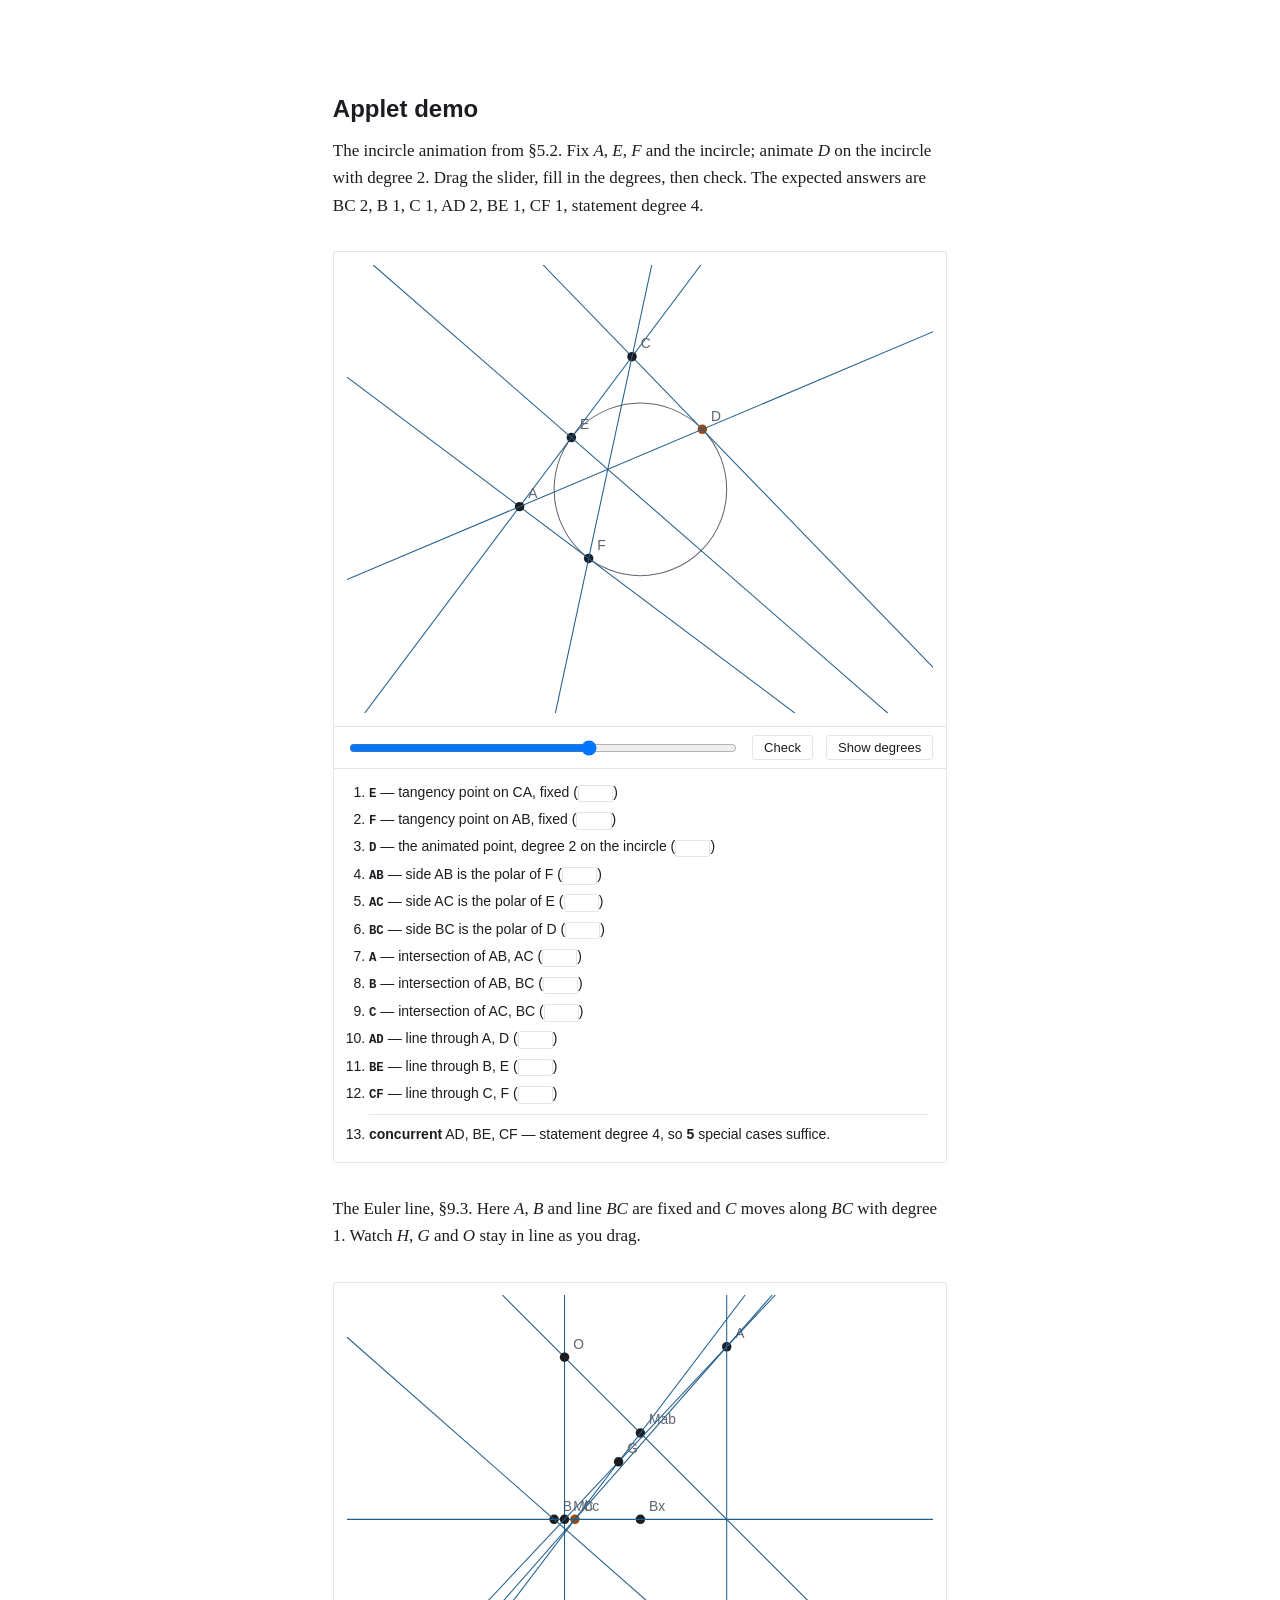
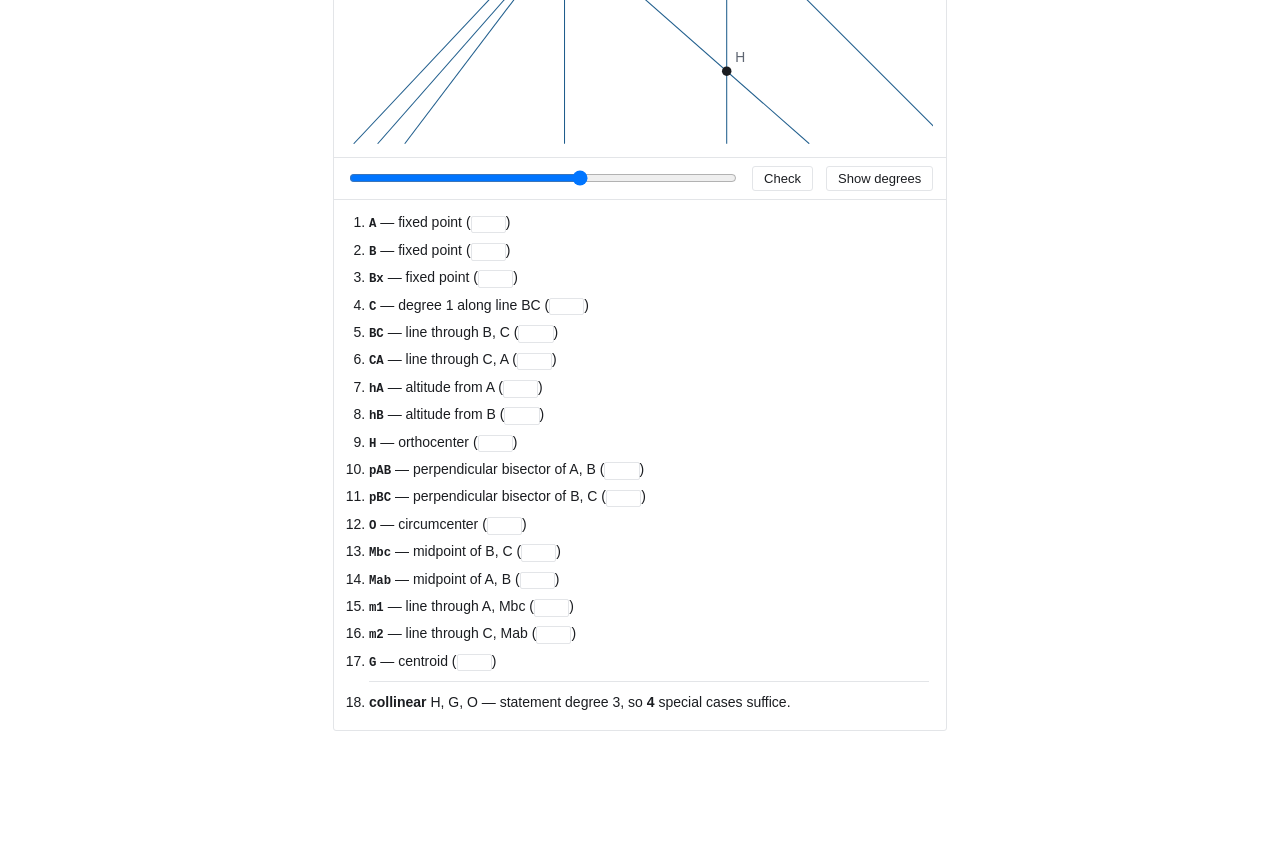
==== site/static/mmp/demo.html @ 276b29f2 "Build contestant documentation site" ====
<!doctype html>
<!--
  demo.html — the applet with no build pipeline behind it.

      cd site/static && python3 -m http.server 8000
      open http://localhost:8000/mmp/demo.html

  This exercises engine.js, applet.js and style.css in a real browser. If this
  page works, the interactive part of the site works; everything else is
  plumbing. Edit the construction below and reload to try your own.
-->
<html lang="en">
<head>
<meta charset="utf-8">
<meta name="viewport" content="width=device-width, initial-scale=1">
<title>MMP applet demo</title>
<link rel="stylesheet" href="../style.css">
<style>body { grid-template-columns: 1fr; } .content { max-width: 48rem; margin: 0 auto; }</style>
</head>
<body data-book="demo">
<div class="content">
<main>

<h2>Applet demo</h2>

<p>The incircle animation from §5.2. Fix <em>A</em>, <em>E</em>, <em>F</em> and
the incircle; animate <em>D</em> on the incircle with degree 2. Drag the slider,
fill in the degrees, then check. The expected answers are
BC 2, B 1, C 1, AD 2, BE 1, CF 1, statement degree 4.</p>

<div class="mmp" data-applet="mmp">
  <div class="mmp-figure"><p class="mmp-fallback">(static figure goes here)</p></div>
  <script type="text/mmp">
E  = circle 3          # tangency point on CA, fixed
F  = circle -2         # tangency point on AB, fixed
D  = circle $t         # the animated point, degree 2 on the incircle
AB = polar F           # side AB is the polar of F
AC = polar E           # side AC is the polar of E
BC = polar D           # side BC is the polar of D
A  = meet AB AC
B  = meet AB BC
C  = meet AC BC
AD = join A D
BE = join B E
CF = join C F
claim concurrent AD BE CF
  </script>
  <div class="mmp-controls">
    <input class="mmp-slider" type="range" min="-1" max="1" step="0.002" value="0.25"
           aria-label="Move the animated point">
    <button data-act="check">Check</button>
    <button data-act="reveal">Show degrees</button>
  </div>
  <ol class="mmp-steps"></ol>
  <div class="mmp-error"></div>
</div>

<p>The Euler line, §9.3. Here <em>A</em>, <em>B</em> and line <em>BC</em> are
fixed and <em>C</em> moves along <em>BC</em> with degree 1. Watch
<em>H</em>, <em>G</em> and <em>O</em> stay in line as you drag.</p>

<div class="mmp" data-applet="mmp">
  <div class="mmp-figure"><p class="mmp-fallback">(static figure goes here)</p></div>
  <script type="text/mmp">
A   = free 1 2
B   = free -1 0
Bx  = free 0 0
C   = on B Bx $t       # degree 1 along line BC
BC  = join B C
CA  = join C A
hA  = perpline A BC    # altitude from A
hB  = perpline B CA    # altitude from B
H   = meet hA hB       # orthocenter
pAB = perpbis A B
pBC = perpbis B C
O   = meet pAB pBC     # circumcenter
Mbc = midpoint B C
Mab = midpoint A B
m1  = join A Mbc
m2  = join C Mab
G   = meet m1 m2       # centroid
claim collinear H G O
  </script>
  <div class="mmp-controls">
    <input class="mmp-slider" type="range" min="-1" max="1" step="0.002" value="0.2"
           aria-label="Move the animated point">
    <button data-act="check">Check</button>
    <button data-act="reveal">Show degrees</button>
  </div>
  <ol class="mmp-steps"></ol>
  <div class="mmp-error"></div>
</div>

</main>
</div>
<script type="module" src="./applet.js"></script>
</body>
</html>
---- site/static/style.css ----
/* Plain documentation layout. One accent, no gradients, no motion beyond a
   reference flash. Everything sized in a single type scale. */

:root {
  color-scheme: light;
  --paper: #ffffff;
  --ink: #1b1d21;
  --muted: #5f6672;
  --rule: #e3e5e8;
  --wash: #f6f7f8;
  --accent: #1f5d8c;        /* construction-line blue */
  --accent-ink: #ffffff;
  --flag: #9a4a12;          /* degrees and coincidence counts */
  --diagram-filter: none;
  --theorem-border: #ed2839; --theorem-bg: #ffe4e3;
  --lemma-border: #006eb8; --lemma-bg: #e6eafa;
  --definition-border: #3c3c3c; --definition-bg: #e6e6e6;
  --exercise-border: #800080; --exercise-bg: #f6eafc;
  --example-border: #5a5a5a; --example-bg: #ffffff;
  --proof-border: #000000; --proof-bg: #ffffff;
  --sans: ui-sans-serif, "Inter", "Helvetica Neue", Arial, sans-serif;
  --serif: "Iowan Old Style", "Charter", "Georgia", "Nimbus Roman", serif;
  --mono: ui-monospace, "SFMono-Regular", "JetBrains Mono", Menlo, monospace;
  --measure: 48rem;
}

@media (prefers-color-scheme: dark) {
  :root {
    color-scheme: dark;
    --paper: #14161a; --ink: #e6e8ea; --muted: #9aa1ab;
    --rule: #2a2e35; --wash: #1b1e23; --accent: #7fb2dc; --accent-ink: #14161a; --flag: #d99257;
    --diagram-filter: invert(.88) hue-rotate(180deg);
    --theorem-border: #ff7180; --theorem-bg: #3a2024;
    --lemma-border: #62b5eb; --lemma-bg: #1e2d3f;
    --definition-border: #a7adb3; --definition-bg: #2a2d31;
    --exercise-border: #d58ce7; --exercise-bg: #32233a;
    --example-border: #a6abb0; --example-bg: #222427;
    --proof-border: #969ba1; --proof-bg: transparent;
  }
}

html[data-theme="light"] {
  color-scheme: light;
  --paper: #ffffff; --ink: #1b1d21; --muted: #5f6672;
  --rule: #e3e5e8; --wash: #f6f7f8; --accent: #1f5d8c; --accent-ink: #ffffff; --flag: #9a4a12;
  --diagram-filter: none;
  --theorem-border: #ed2839; --theorem-bg: #ffe4e3;
  --lemma-border: #006eb8; --lemma-bg: #e6eafa;
  --definition-border: #3c3c3c; --definition-bg: #e6e6e6;
  --exercise-border: #800080; --exercise-bg: #f6eafc;
  --example-border: #5a5a5a; --example-bg: #ffffff;
  --proof-border: #000000; --proof-bg: #ffffff;
}
html[data-theme="dark"] {
  color-scheme: dark;
  --paper: #14161a; --ink: #e6e8ea; --muted: #9aa1ab;
  --rule: #2a2e35; --wash: #1b1e23; --accent: #7fb2dc; --accent-ink: #14161a; --flag: #d99257;
  --diagram-filter: invert(.88) hue-rotate(180deg);
  --theorem-border: #ff7180; --theorem-bg: #3a2024;
  --lemma-border: #62b5eb; --lemma-bg: #1e2d3f;
  --definition-border: #a7adb3; --definition-bg: #2a2d31;
  --exercise-border: #d58ce7; --exercise-bg: #32233a;
  --example-border: #a6abb0; --example-bg: #222427;
  --proof-border: #969ba1; --proof-bg: transparent;
}

* { box-sizing: border-box; }
html { -webkit-text-size-adjust: 100%; }
body {
  margin: 0; background: var(--paper); color: var(--ink);
  font: 400 17px/1.6 var(--serif);
  display: grid; grid-template-columns: 18rem minmax(0, 1fr); min-width: 0;
}

/* ---------------------------------------------------------------- sidebar */

.sidebar {
  border-right: 1px solid var(--rule); padding: 2rem 1.3rem 4rem;
  position: sticky; top: 0; height: 100vh; overflow: hidden; display: flex; flex-direction: column;
  min-width: 0; font-family: var(--sans); font-size: 15px;
}
.sidebar h1 { font: 600 16px/1.3 var(--sans); letter-spacing: .01em; margin: 0 0 .2rem; }
.sidebar .sub { color: var(--muted); font-size: 13px; margin: 0 0 1.6rem; }
.booktabs { display: flex; gap: .35rem; margin-bottom: 1.4rem; }
.booktabs a {
  flex: 1; min-width: 0; text-align: center; padding: .35rem .5rem; border: 1px solid var(--rule);
  border-radius: 3px; text-decoration: none; color: var(--muted);
}
.sidebar .booktabs a[aria-current] { color: var(--accent-ink); background: var(--accent); border-color: var(--accent); }
.theme-toggle {
  width: 100%; margin: 0 0 .4rem; padding: .35rem .5rem; border: 1px solid var(--rule);
  border-radius: 3px; background: transparent; color: var(--muted); cursor: pointer;
  font: 13px var(--sans); text-align: left;
}
.theme-toggle:hover { color: var(--accent); border-color: var(--accent); }
.sidebar .toc { flex: 1; min-height: 0; overflow-y: auto; margin: 0 -1.3rem; padding: 0 1.3rem 2rem; }
.toc summary {
  display: flex; justify-content: space-between; align-items: center;
  margin: 1.3rem 0 .45rem; padding-top: 1rem;
  border-top: 1px solid var(--rule); color: var(--muted);
  font: 600 12px/1 var(--sans); letter-spacing: .08em; text-transform: uppercase;
  list-style: none; pointer-events: none;
}
.toc summary::-webkit-details-marker { display: none; }
.toc summary span { font: 400 12px var(--mono); letter-spacing: 0; }
.sidebar ol { list-style: none; margin: 0; padding: 0; }
.sidebar li { margin: 0 0 .08rem; }
.sidebar a { color: var(--ink); text-decoration: none; display: block; padding: .18rem 0; }
.sidebar a:hover { color: var(--accent); }
.sidebar a[aria-current] { color: var(--accent); font-weight: 600; }
.sidebar .num { color: var(--muted); font-family: var(--mono); font-size: 13px; margin-right: .5rem; }
.sidebar .subsections { margin: .05rem 0 .45rem 1.35rem; padding-left: .65rem; border-left: 1px solid var(--rule); }
.sidebar .chapter:not(.is-current) .subsections { display: none; }
.sidebar .subsections a { color: var(--muted); font-size: 13px; line-height: 1.35; }
.sidebar .subsections a:hover { color: var(--accent); }
.sidebar .subsections .num { font-size: 11px; margin-right: .35rem; }
.sidebar .chapter.is-current > a { margin-left: -.45rem; padding-left: .45rem; border-left: 2px solid var(--accent); }

/* ------------------------------------------------------------------ prose */

.content { padding: 3.5rem clamp(2rem, 6vw, 7rem) 8rem; min-width: 0; }
main { width: 100%; max-width: var(--measure); min-width: 0; }
.pager { display: flex; justify-content: space-between; gap: 1rem; margin-top: 2rem; }
h2, h3, h4 { font-family: var(--sans); line-height: 1.25; margin: 2.4rem 0 .8rem; }
h2 { font-size: 1.5rem; font-weight: 650; }
h3 { font-size: 1.15rem; font-weight: 600; }
h4 { font-size: 1rem; font-weight: 600; }
p { margin: 0 0 1rem; }
a { color: var(--accent); text-decoration-thickness: 1px; text-underline-offset: 2px; }
code, .mmp-input, .num { font-family: var(--mono); font-size: .88em; }
figure { margin: 1.8rem 0; text-align: center; }
figure > img, figure > object { display: block; margin-inline: auto; }
figcaption { font: 400 14px/1.5 var(--sans); color: var(--muted); margin-top: .5rem; }
img { max-width: 100%; height: auto; }
img.ltx_graphics, .mmp-fallback { filter: var(--diagram-filter); }
table.ltx_equation { max-width: 100%; margin: 1rem auto; text-align: center; }
a { overflow-wrap: anywhere; }

/* LaTeXML puts the marker beside a block paragraph; align both as columns. */
ul.ltx_itemize, ol.ltx_enumerate { list-style: none; margin: .8rem 0 1.1rem; padding: 0; }
.ltx_itemize > .ltx_item, .ltx_enumerate > .ltx_item {
  display: grid; grid-template-columns: 1.25rem minmax(0, 1fr);
  column-gap: .65rem; align-items: baseline; margin: .45rem 0;
}
.ltx_item > .ltx_tag_item { grid-column: 1; color: var(--ink); }
.ltx_item > .ltx_para { grid-column: 2; min-width: 0; margin: 0; }
.ltx_item > .ltx_para > .ltx_p { margin: 0; }

/* theorem-like environments, keyed by the LaTeX environment name */
.thm { margin: 1.4rem 0; padding: .8rem 1.1rem .85rem; border-left: 3px solid var(--rule); background: var(--definition-bg); }
.thm .ltx_title_theorem { margin: 0 0 .7rem; font: 600 .78rem/1.3 var(--sans); color: var(--muted); }
.thm .ltx_title_theorem .ltx_tag { color: var(--ink); }
.thm > .ltx_para { margin: .6rem 0; }
.thm > .ltx_para:first-of-type { margin-top: 0; }
.thm > .ltx_para:last-child { margin-bottom: 0; }
.thm .ltx_p { margin: 0; }
.thm-theorem { border-left-color: var(--theorem-border); background: var(--theorem-bg); }
.thm-lemma, .thm-corollary { border-left-color: var(--lemma-border); background: var(--lemma-bg); }
.thm-definition { border-left-color: var(--definition-border); background: var(--definition-bg); }
.thm-remark, .thm-example { border-left-color: var(--example-border); background: var(--example-bg); }
.thm-exercise { border-left-color: var(--exercise-border); background: var(--exercise-bg); }
.proof { margin: 1.25rem 0 1.5rem; padding: .75rem 1.1rem .8rem; border-left: 2px solid var(--proof-border); background: var(--proof-bg); }
.proof .ltx_title_proof { margin: 0 0 .55rem; font: 600 .78rem/1.3 var(--sans); color: var(--muted); }
.proof > .ltx_para { margin: .5rem 0; }
.proof > .ltx_para:first-of-type { margin-top: 0; }
.proof > .ltx_para:last-child { margin-bottom: 0; }
.proof .ltx_p { margin: 0; }

.xref[data-book] { white-space: nowrap; }
.flash { animation: flash 1.2s ease-out; }
@keyframes flash { from { background: color-mix(in srgb, var(--accent) 18%, transparent); } to { background: transparent; } }
@media (prefers-reduced-motion: reduce) { .flash { animation: none; } }

/* ------------------------------------------------------------ split pane */

#pane { display: none; }
body.split { grid-template-columns: minmax(0, 1fr) minmax(0, 1fr); }
body.split .sidebar { display: none; }
body.split .content { padding: 3rem clamp(1.5rem, 3vw, 3rem) 6rem; }
body.split #pane {
  display: flex; flex-direction: column; border-left: 1px solid var(--rule);
  position: sticky; top: 0; height: 100vh;
}
.pane-bar {
  display: flex; align-items: center; justify-content: space-between; gap: 1rem;
  padding: .6rem 1.2rem; border-bottom: 1px solid var(--rule);
  font: 500 13px/1 var(--sans);
}
.pane-bar a { text-decoration: none; }
.pane-bar button { border: 0; background: none; color: var(--muted); cursor: pointer; font: inherit; }
.pane-body { overflow-y: auto; padding: 2rem 2rem 6rem; }
.pane-body main { max-width: none; }

/* --------------------------------------------------------------- applets */

.mmp { margin: 2rem 0; border: 1px solid var(--rule); border-radius: 3px; }
.mmp-figure { padding: .8rem; }
.mmp.is-live .mmp-fallback { display: none; }
.mmp-canvas { width: 100%; height: auto; display: block; }
.mmp-conic { fill: none; stroke: var(--muted); stroke-width: .012; }
.mmp-line { stroke: var(--accent); stroke-width: .012; }
.mmp-point { fill: var(--ink); }
.mmp-point.mmp-free { fill: var(--flag); }
.mmp-label { font: .16px var(--sans); fill: var(--muted); }

.mmp-controls { display: flex; align-items: center; gap: .8rem; padding: .5rem .8rem; border-top: 1px solid var(--rule); font: 13px var(--sans); }
.mmp-slider { flex: 1; }
.mmp-controls button { font: inherit; padding: .25rem .7rem; border: 1px solid var(--rule); border-radius: 3px; background: var(--paper); color: var(--ink); cursor: pointer; }
.mmp-controls button:hover { border-color: var(--accent); color: var(--accent); }

.mmp-steps { margin: 0; padding: .6rem 1.1rem .9rem 2.2rem; border-top: 1px solid var(--rule); font: 14px/1.9 var(--sans); }
.mmp-steps code { font-weight: 600; }
.mmp-input { width: 2.2rem; text-align: center; border: 1px solid var(--rule); border-radius: 2px; background: var(--paper); color: var(--flag); padding: .05rem .1rem; }
.mmp-input.is-right { border-color: var(--accent); }
.mmp-input.is-wrong { border-color: var(--flag); background: color-mix(in srgb, var(--flag) 10%, transparent); }
.mmp-why { display: none; color: var(--muted); font-family: var(--mono); font-size: 12px; }
.mmp.show-why .mmp-why { display: inline; }
.mmp-claim { margin-top: .4rem; padding-top: .4rem; border-top: 1px solid var(--rule); }
.mmp-error { color: var(--flag); font: 13px var(--mono); padding: 0 .8rem; }

/* ---------------------------------------------------------------- narrow */

@media (max-width: 62rem) {
  body, body.split { grid-template-columns: minmax(0, 1fr); width: 100%; }
  .sidebar, .content { width: 100%; max-width: 100%; }
  .sidebar { position: static; height: auto; overflow: visible; display: block; border-right: 0; border-bottom: 1px solid var(--rule); }
  .sidebar .toc { overflow: visible; margin: 0; padding: 0 0 2rem; }
  .toc summary {
    display: flex; justify-content: space-between; align-items: center;
    padding: .55rem 0; color: var(--muted); cursor: pointer;
    margin: 1rem 0 .4rem; border-top: 1px solid var(--rule);
    font-family: var(--sans); font-size: 13px; font-weight: 600;
    letter-spacing: 0; text-transform: none; pointer-events: auto;
  }
  .toc summary span { font: 400 12px var(--sans); }
  .toc summary::marker { color: var(--accent); }
  .toc ol { display: none; }
  .toc[open] ol { display: block; }
  .content { width: 100%; max-width: 100vw; padding: 1.6rem 1.2rem 5rem; }
  .content main { max-width: calc(100vw - 2.4rem); }
  body.split #pane { display: none; }
}

:focus-visible { outline: 2px solid var(--accent); outline-offset: 2px; }
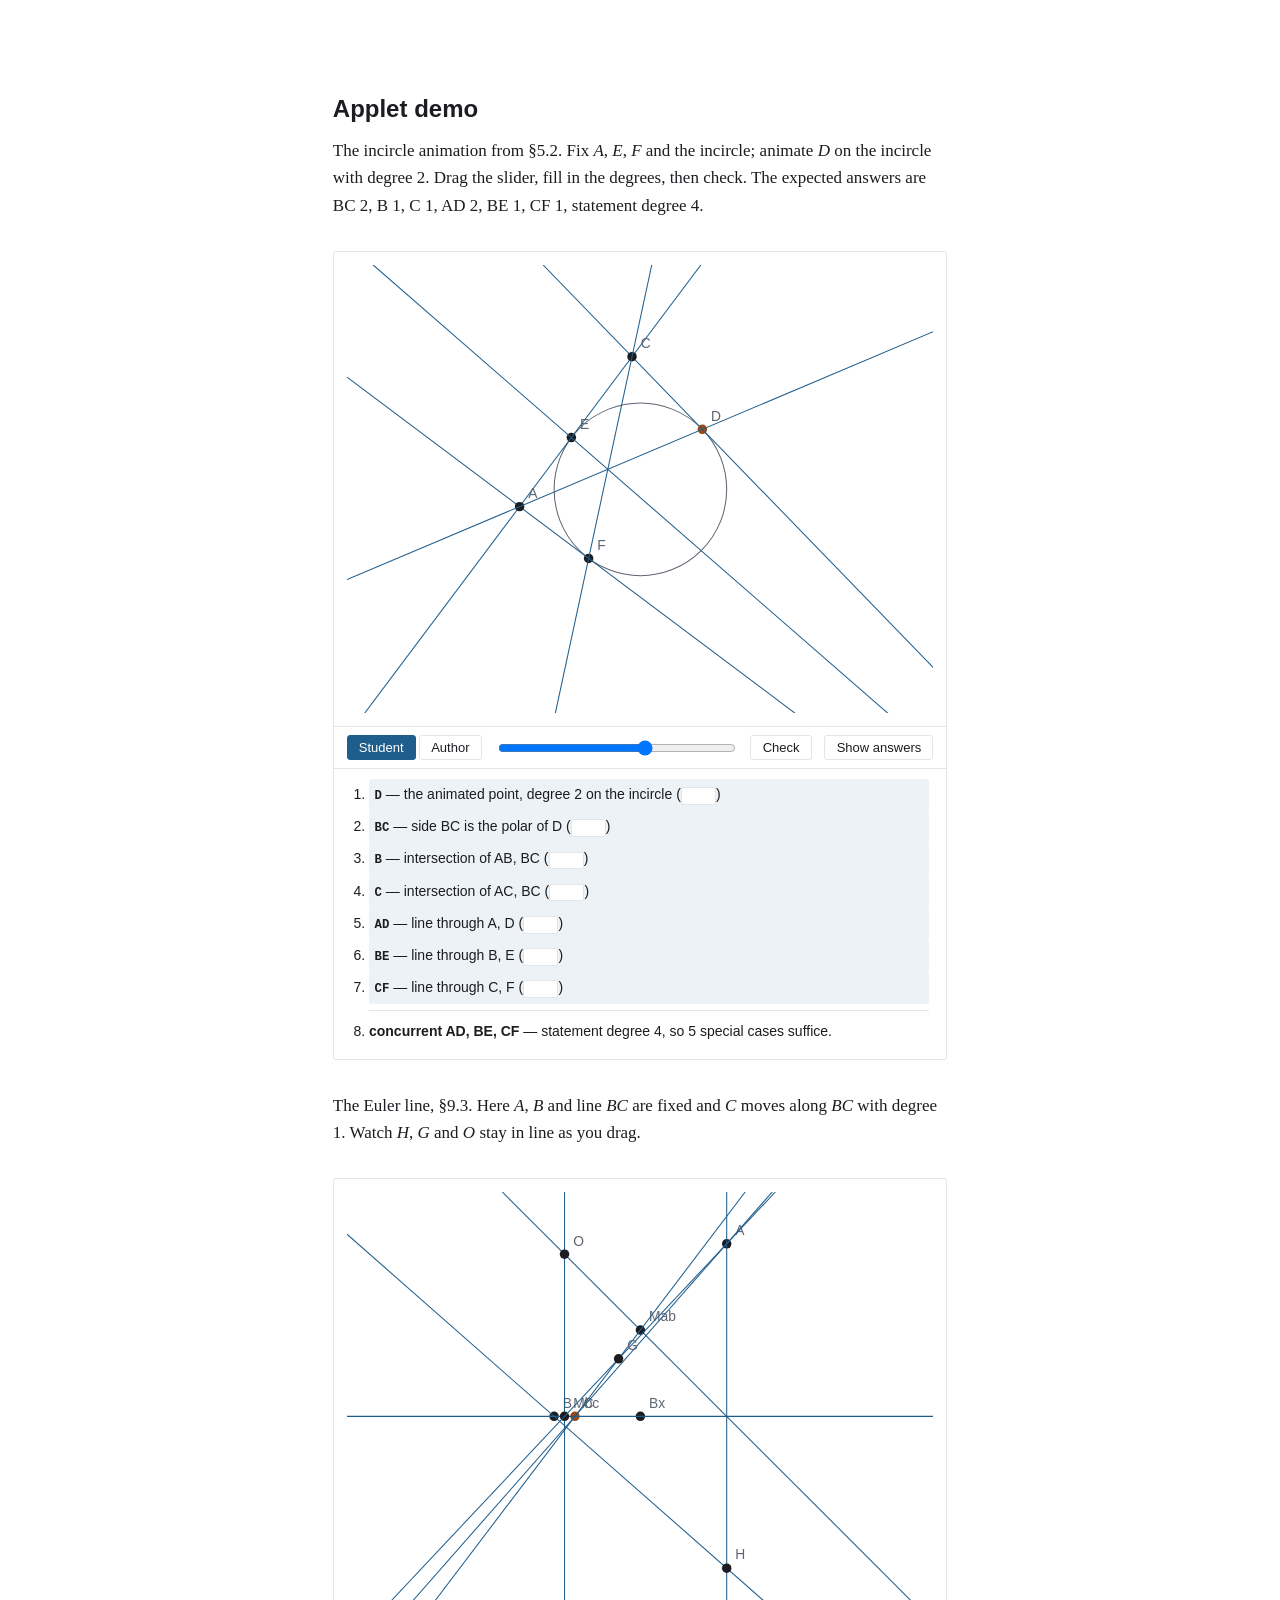
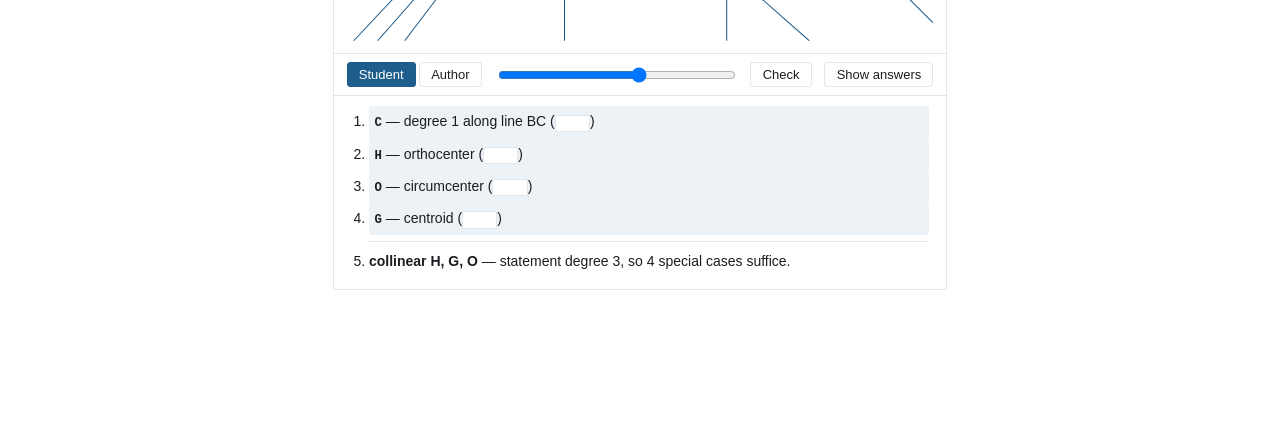
==== commit 755b05cd: "Improve navigation and proof endings" ====
--- a/site/static/mmp/demo.html
+++ b/site/static/mmp/demo.html
@@ -43,13 +43,18 @@
 AD = join A D
 BE = join B E
 CF = join C F
+focus D BC B C AD BE CF
 claim concurrent AD BE CF
   </script>
   <div class="mmp-controls">
+    <div class="mmp-mode" role="group" aria-label="Applet mode">
+      <button data-mode="student" class="is-active" type="button">Student</button>
+      <button data-mode="author" type="button">Author</button>
+    </div>
     <input class="mmp-slider" type="range" min="-1" max="1" step="0.002" value="0.25"
            aria-label="Move the animated point">
-    <button data-act="check">Check</button>
-    <button data-act="reveal">Show degrees</button>
+    <button data-act="check" data-student-only>Check</button>
+    <button data-act="reveal" data-student-only>Show answers</button>
   </div>
   <ol class="mmp-steps"></ol>
   <div class="mmp-error"></div>
@@ -79,13 +84,18 @@
 m1  = join A Mbc
 m2  = join C Mab
 G   = meet m1 m2       # centroid
+focus C H G O
 claim collinear H G O
   </script>
   <div class="mmp-controls">
+    <div class="mmp-mode" role="group" aria-label="Applet mode">
+      <button data-mode="student" class="is-active" type="button">Student</button>
+      <button data-mode="author" type="button">Author</button>
+    </div>
     <input class="mmp-slider" type="range" min="-1" max="1" step="0.002" value="0.2"
            aria-label="Move the animated point">
-    <button data-act="check">Check</button>
-    <button data-act="reveal">Show degrees</button>
+    <button data-act="check" data-student-only>Check</button>
+    <button data-act="reveal" data-student-only>Show answers</button>
   </div>
   <ol class="mmp-steps"></ol>
   <div class="mmp-error"></div>
--- a/site/static/style.css
+++ b/site/static/style.css
@@ -79,8 +79,11 @@
   position: sticky; top: 0; height: 100vh; overflow: hidden; display: flex; flex-direction: column;
   min-width: 0; font-family: var(--sans); font-size: 15px;
 }
+.sidebar-head { display: flex; align-items: flex-start; justify-content: space-between; gap: .6rem; }
 .sidebar h1 { font: 600 16px/1.3 var(--sans); letter-spacing: .01em; margin: 0 0 .2rem; }
 .sidebar .sub { color: var(--muted); font-size: 13px; margin: 0 0 1.6rem; }
+.sidebar-close { flex: 0 0 auto; border: 0; padding: .05rem .25rem; color: var(--muted); background: transparent; cursor: pointer; font: 24px/1 var(--sans); }
+.sidebar-close:hover { color: var(--accent); }
 .booktabs { display: flex; gap: .35rem; margin-bottom: 1.4rem; }
 .booktabs a {
   flex: 1; min-width: 0; text-align: center; padding: .35rem .5rem; border: 1px solid var(--rule);
@@ -115,6 +118,13 @@
 .sidebar .subsections a:hover { color: var(--accent); }
 .sidebar .subsections .num { font-size: 11px; margin-right: .35rem; }
 .sidebar .chapter.is-current > a { margin-left: -.45rem; padding-left: .45rem; border-left: 2px solid var(--accent); }
+.sidebar-reopen { display: none; position: fixed; z-index: 10; top: 1rem; left: 1rem; align-items: center; gap: .4rem; border: 1px solid var(--rule); border-radius: 3px; padding: .35rem .6rem; color: var(--muted); background: var(--paper); cursor: pointer; font: 13px var(--sans); box-shadow: 0 2px 8px color-mix(in srgb, var(--ink) 10%, transparent); }
+.sidebar-reopen:hover { color: var(--accent); border-color: var(--accent); }
+.sidebar-scrim { display: none; }
+html[data-sidebar="closed"] body:not(.split) { grid-template-columns: minmax(0, 1fr); }
+html[data-sidebar="closed"] body:not(.split) .sidebar { display: none; }
+html[data-sidebar="closed"] body:not(.split) .sidebar-reopen { display: flex; }
+body.split .sidebar-reopen, body.split .sidebar-scrim { display: none; }
 
 /* ------------------------------------------------------------------ prose */
 
@@ -165,6 +175,7 @@
 .proof > .ltx_para:first-of-type { margin-top: 0; }
 .proof > .ltx_para:last-child { margin-bottom: 0; }
 .proof .ltx_p { margin: 0; }
+.qed { display: inline-block; width: .68em; height: .68em; margin-left: .48em; border: .1em solid var(--muted); vertical-align: -.03em; }
 
 .xref[data-book] { white-space: nowrap; }
 .flash { animation: flash 1.2s ease-out; }
@@ -204,12 +215,20 @@
 .mmp-label { font: .16px var(--sans); fill: var(--muted); }
 
 .mmp-controls { display: flex; align-items: center; gap: .8rem; padding: .5rem .8rem; border-top: 1px solid var(--rule); font: 13px var(--sans); }
-.mmp-slider { flex: 1; }
+.mmp-mode { display: flex; gap: .2rem; margin-right: .1rem; }
+.mmp-mode button { padding: .2rem .55rem; color: var(--muted); background: transparent; }
+.mmp-mode button.is-active { color: var(--accent-ink); background: var(--accent); border-color: var(--accent); }
+.mmp-slider { flex: 1; min-width: 0; }
 .mmp-controls button { font: inherit; padding: .25rem .7rem; border: 1px solid var(--rule); border-radius: 3px; background: var(--paper); color: var(--ink); cursor: pointer; }
 .mmp-controls button:hover { border-color: var(--accent); color: var(--accent); }
 
 .mmp-steps { margin: 0; padding: .6rem 1.1rem .9rem 2.2rem; border-top: 1px solid var(--rule); font: 14px/1.9 var(--sans); }
 .mmp-steps code { font-weight: 600; }
+.mmp-step { padding: .15rem .35rem; border-radius: 2px; }
+.mmp-step.mmp-focus { background: color-mix(in srgb, var(--accent) 8%, transparent); }
+.mmp-engine { color: var(--muted); font: 12px var(--mono); }
+.mmp-answer-label { color: var(--muted); font: 11px var(--mono); }
+.mmp-author-input { color: var(--accent); border-color: var(--accent); }
 .mmp-input { width: 2.2rem; text-align: center; border: 1px solid var(--rule); border-radius: 2px; background: var(--paper); color: var(--flag); padding: .05rem .1rem; }
 .mmp-input.is-right { border-color: var(--accent); }
 .mmp-input.is-wrong { border-color: var(--flag); background: color-mix(in srgb, var(--flag) 10%, transparent); }
@@ -223,8 +242,14 @@
 @media (max-width: 62rem) {
   body, body.split { grid-template-columns: minmax(0, 1fr); width: 100%; }
   .sidebar, .content { width: 100%; max-width: 100%; }
-  .sidebar { position: static; height: auto; overflow: visible; display: block; border-right: 0; border-bottom: 1px solid var(--rule); }
-  .sidebar .toc { overflow: visible; margin: 0; padding: 0 0 2rem; }
+  .sidebar { position: fixed; z-index: 20; inset: 0 auto 0 0; width: min(20rem, calc(100vw - 2rem)); height: 100dvh; overflow: hidden; display: flex; border-right: 1px solid var(--rule); border-bottom: 0; transform: translateX(-105%); box-shadow: 0 0 2rem color-mix(in srgb, var(--ink) 18%, transparent); transition: transform .18s ease; }
+  html[data-sidebar="open"] .sidebar { transform: translateX(0); }
+  .sidebar .toc { overflow-y: auto; margin: 0 -1.3rem; padding: 0 1.3rem 2rem; }
+  .sidebar-scrim { position: fixed; z-index: 15; inset: 0; border: 0; background: color-mix(in srgb, var(--ink) 38%, transparent); }
+  html[data-sidebar="open"] .sidebar-scrim { display: block; }
+  html[data-sidebar="open"] body:not(.split) .sidebar-reopen { display: none; }
+  html:not([data-sidebar="open"]) body:not(.split) .sidebar-reopen { display: flex; }
+  .content { padding-top: 4.4rem; }
   .toc summary {
     display: flex; justify-content: space-between; align-items: center;
     padding: .55rem 0; color: var(--muted); cursor: pointer;
@@ -239,6 +264,10 @@
   .content { width: 100%; max-width: 100vw; padding: 1.6rem 1.2rem 5rem; }
   .content main { max-width: calc(100vw - 2.4rem); }
   body.split #pane { display: none; }
+  .mmp-controls { flex-wrap: wrap; gap: .45rem; }
+  .mmp-mode { order: 0; }
+  .mmp-slider { order: 1; flex-basis: calc(100% - 1rem); }
+  .mmp-controls [data-student-only] { order: 2; }
 }
 
 :focus-visible { outline: 2px solid var(--accent); outline-offset: 2px; }
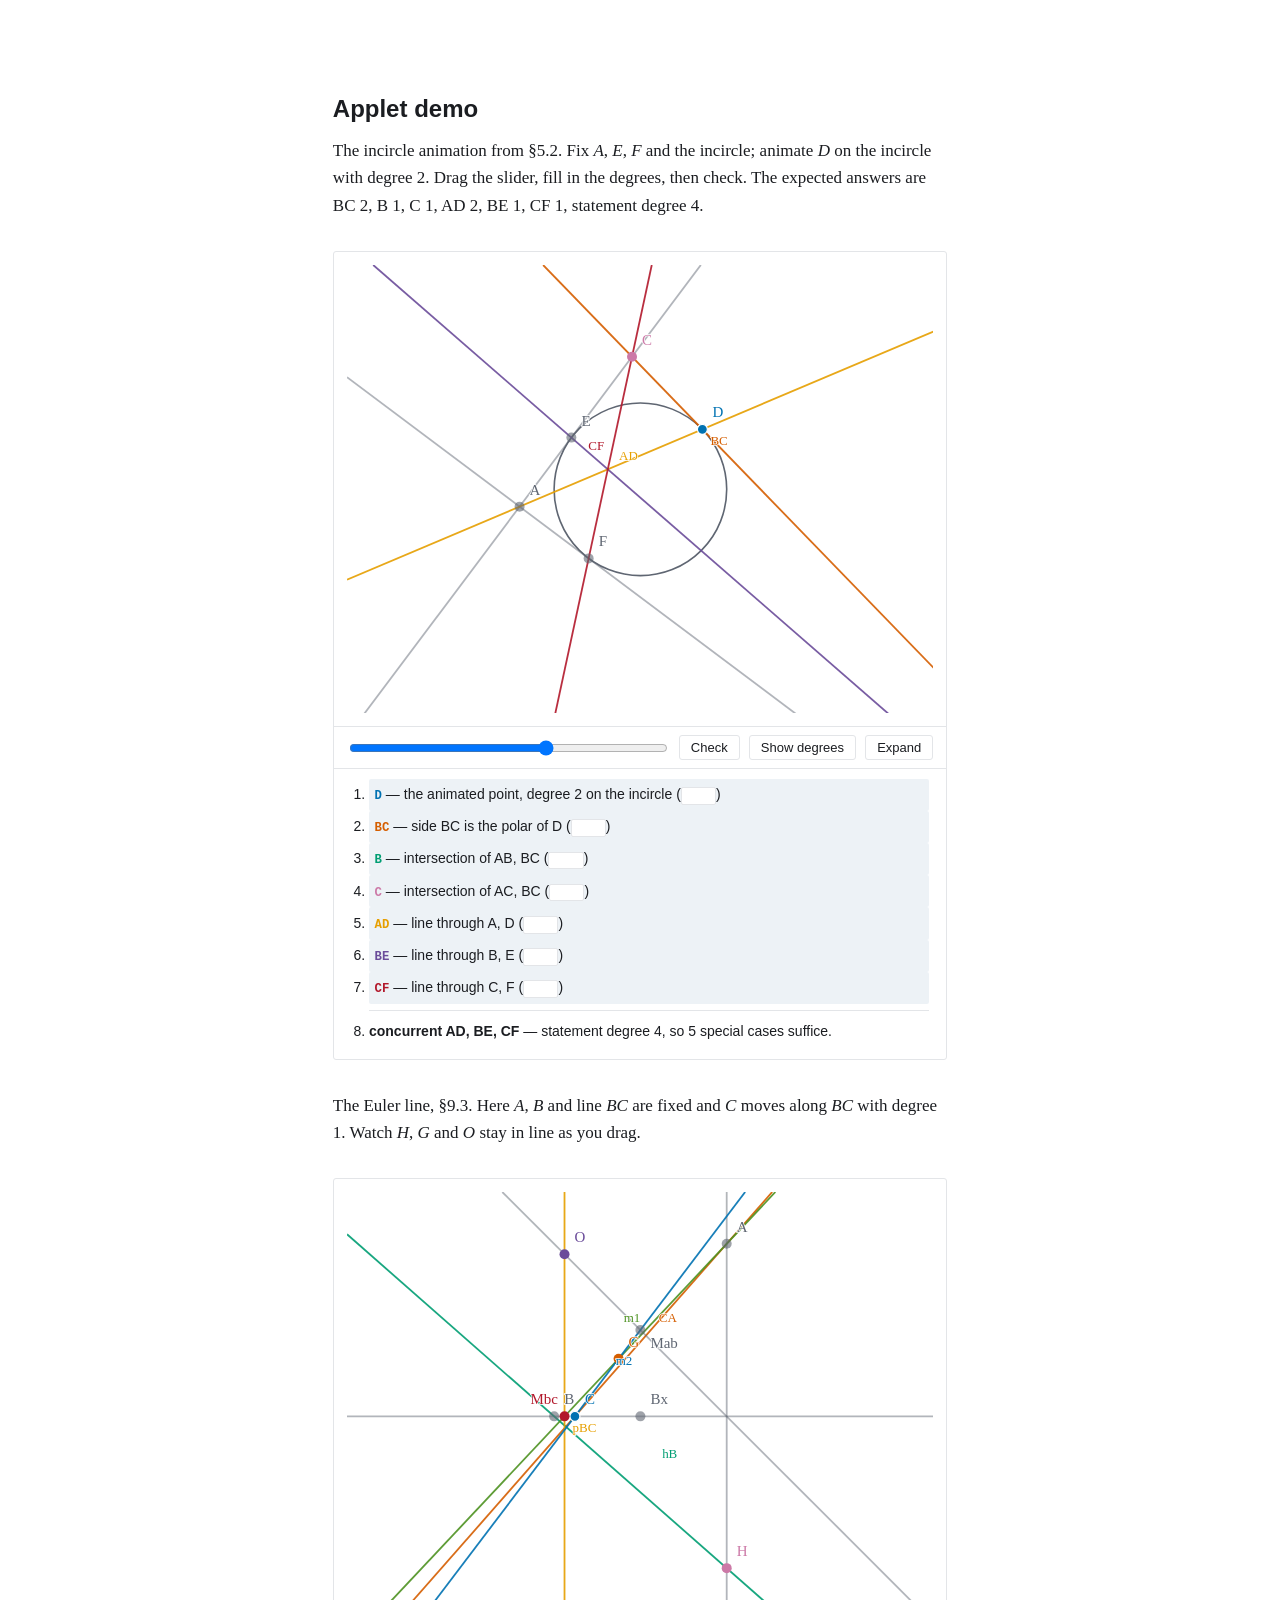
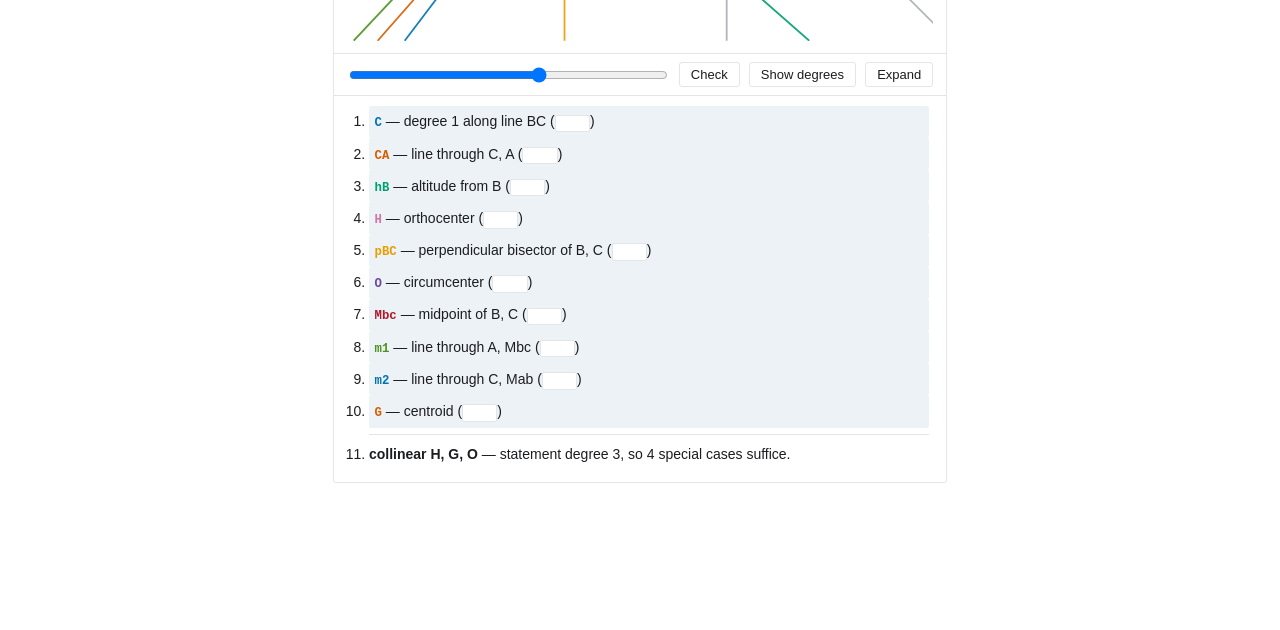
==== commit f46f7f22: "Integrate interactive applets and editor" ====
--- a/site/static/mmp/demo.html
+++ b/site/static/mmp/demo.html
@@ -43,18 +43,14 @@
 AD = join A D
 BE = join B E
 CF = join C F
-focus D BC B C AD BE CF
 claim concurrent AD BE CF
   </script>
   <div class="mmp-controls">
-    <div class="mmp-mode" role="group" aria-label="Applet mode">
-      <button data-mode="student" class="is-active" type="button">Student</button>
-      <button data-mode="author" type="button">Author</button>
-    </div>
     <input class="mmp-slider" type="range" min="-1" max="1" step="0.002" value="0.25"
            aria-label="Move the animated point">
-    <button data-act="check" data-student-only>Check</button>
-    <button data-act="reveal" data-student-only>Show answers</button>
+    <button data-act="check">Check</button>
+    <button data-act="reveal">Show degrees</button>
+    <button data-act="expand" aria-expanded="false">Expand</button>
   </div>
   <ol class="mmp-steps"></ol>
   <div class="mmp-error"></div>
@@ -84,18 +80,14 @@
 m1  = join A Mbc
 m2  = join C Mab
 G   = meet m1 m2       # centroid
-focus C H G O
 claim collinear H G O
   </script>
   <div class="mmp-controls">
-    <div class="mmp-mode" role="group" aria-label="Applet mode">
-      <button data-mode="student" class="is-active" type="button">Student</button>
-      <button data-mode="author" type="button">Author</button>
-    </div>
     <input class="mmp-slider" type="range" min="-1" max="1" step="0.002" value="0.2"
            aria-label="Move the animated point">
-    <button data-act="check" data-student-only>Check</button>
-    <button data-act="reveal" data-student-only>Show answers</button>
+    <button data-act="check">Check</button>
+    <button data-act="reveal">Show degrees</button>
+    <button data-act="expand" aria-expanded="false">Expand</button>
   </div>
   <ol class="mmp-steps"></ol>
   <div class="mmp-error"></div>
--- a/site/static/style.css
+++ b/site/static/style.css
@@ -89,6 +89,7 @@
   flex: 1; min-width: 0; text-align: center; padding: .35rem .5rem; border: 1px solid var(--rule);
   border-radius: 3px; text-decoration: none; color: var(--muted);
 }
+.booktabs .editor-tab { color: var(--accent); }
 .sidebar .booktabs a[aria-current] { color: var(--accent-ink); background: var(--accent); border-color: var(--accent); }
 .theme-toggle {
   width: 100%; margin: 0 0 .4rem; padding: .35rem .5rem; border: 1px solid var(--rule);
@@ -202,33 +203,60 @@
 .pane-body { overflow-y: auto; padding: 2rem 2rem 6rem; }
 .pane-body main { max-width: none; }
 
+/* An applet expansion keeps the manuscript in the middle and uses the
+   existing reference pane for the interactive worksheet. */
+body.mmp-split { grid-template-columns: 2.6rem minmax(0, 1fr) minmax(28rem, .9fr); }
+body.mmp-split .sidebar { display: flex; width: 2.6rem; padding: 0; overflow: hidden; }
+body.mmp-split .sidebar > * { display: none; }
+body.mmp-split .sidebar::after { content: ""; width: 2px; height: 2rem; margin: 1.2rem auto; background: var(--accent); opacity: .7; }
+body.mmp-split .sidebar-reopen { display: flex; top: .95rem; left: .55rem; width: 1.5rem; height: 1.5rem; align-items: center; justify-content: center; padding: 0; font-size: 15px; box-shadow: none; }
+body.mmp-split .sidebar-reopen span { display: none; }
+html[data-sidebar="closed"] body.mmp-split .sidebar { display: flex; }
+body.mmp-split .content { min-width: 0; max-width: none; height: 100vh; overflow-y: auto; padding: 3rem clamp(1.5rem, 4vw, 4rem) 6rem; }
+body.mmp-split #pane { display: flex; flex-direction: column; min-width: 0; }
+body.mmp-split #pane .pane-bar { position: relative; inset: auto; flex: 0 0 auto; justify-content: flex-end; min-height: 2.25rem; padding: .35rem .7rem; }
+body.mmp-split #pane .pane-title { display: none; }
+body.mmp-split #pane .pane-bar button { width: 1.5rem; height: 1.5rem; padding: 0; border: 1px solid var(--rule); border-radius: 50%; background: var(--paper); font-size: 0; }
+body.mmp-split #pane .pane-bar button::before { content: "×"; font-size: 1.1rem; line-height: 1; }
+body.mmp-split #pane .pane-body { display: flex; flex: 1; min-height: 0; padding: 0; overflow: hidden; }
+body.mmp-split #pane .mmp { display: flex; flex: 1; flex-direction: column; min-height: 0; margin: 0; border: 0; overflow: hidden; }
+body.mmp-split #pane .mmp-figure { display: flex; flex: 1; min-height: 0; padding: 1.2rem 1.4rem .6rem; }
+body.mmp-split #pane .mmp-canvas { width: 100%; height: 100%; max-height: none; }
+body.mmp-split #pane .mmp-controls { flex: 0 0 auto; flex-wrap: wrap; padding: .55rem .8rem; }
+body.mmp-split #pane .mmp-slider { flex-basis: 100%; }
+body.mmp-split #pane .mmp-steps { align-self: flex-end; width: min(100%, 36rem); max-height: 32%; overflow: auto; border-top: 1px solid var(--rule); }
+.mmp-origin-expanded { display: none !important; }
+
 /* --------------------------------------------------------------- applets */
 
-.mmp { margin: 2rem 0; border: 1px solid var(--rule); border-radius: 3px; }
+.mmp { position: relative; margin: 2rem 0; border: 1px solid var(--rule); border-radius: 3px; background: var(--paper); overflow: hidden; }
 .mmp-figure { padding: .8rem; }
 .mmp.is-live .mmp-fallback { display: none; }
-.mmp-canvas { width: 100%; height: auto; display: block; }
-.mmp-conic { fill: none; stroke: var(--muted); stroke-width: .012; }
-.mmp-line { stroke: var(--accent); stroke-width: .012; }
-.mmp-point { fill: var(--ink); }
-.mmp-point.mmp-free { fill: var(--flag); }
-.mmp-label { font: .16px var(--sans); fill: var(--muted); }
-
-.mmp-controls { display: flex; align-items: center; gap: .8rem; padding: .5rem .8rem; border-top: 1px solid var(--rule); font: 13px var(--sans); }
-.mmp-mode { display: flex; gap: .2rem; margin-right: .1rem; }
-.mmp-mode button { padding: .2rem .55rem; color: var(--muted); background: transparent; }
-.mmp-mode button.is-active { color: var(--accent-ink); background: var(--accent); border-color: var(--accent); }
-.mmp-slider { flex: 1; min-width: 0; }
+.mmp-canvas { width: 100%; height: auto; display: block; aspect-ratio: 6.8 / 5.2; cursor: grab; user-select: none; -webkit-user-select: none; touch-action: none; }
+.mmp-canvas.is-panning { cursor: grabbing; }
+.mmp-conic { fill: none; stroke: var(--muted); stroke-width: 1.6px; vector-effect: non-scaling-stroke; }
+.mmp-conic.mmp-colored { stroke: var(--object-color); opacity: .9; }
+.mmp-conic.mmp-important { stroke: var(--ink); }
+.mmp-line { stroke: var(--muted); stroke-width: 1.8px; opacity: .48; vector-effect: non-scaling-stroke; }
+.mmp-line.mmp-colored { stroke: var(--object-color); opacity: .9; }
+.mmp-line.mmp-important { stroke: var(--ink); opacity: .9; }
+.mmp-point { fill: var(--muted); opacity: .6; }
+.mmp-point.mmp-colored { fill: var(--object-color); opacity: 1; }
+.mmp-point.mmp-important { fill: var(--ink); opacity: 1; }
+.mmp-point.mmp-animated { stroke: var(--paper); stroke-width: 1.2px; vector-effect: non-scaling-stroke; }
+.mmp-label { fill: var(--muted); paint-order: stroke; stroke: var(--paper); stroke-width: 1.5px; vector-effect: non-scaling-stroke; pointer-events: none; }
+.mmp-label.mmp-colored { fill: var(--object-color); }
+.mmp-label.mmp-important { fill: var(--ink); }
+.mmp-degree-ring { fill: var(--paper); stroke: var(--degree-color); stroke-width: 1.4px; vector-effect: non-scaling-stroke; }
+.mmp-degree { fill: var(--degree-color); font-weight: 600; pointer-events: none; }
+
+.mmp-controls { display: flex; align-items: center; gap: .55rem; padding: .5rem .8rem; border-top: 1px solid var(--rule); font: 13px var(--sans); }
+.mmp-slider { flex: 1; min-width: 6rem; }
 .mmp-controls button { font: inherit; padding: .25rem .7rem; border: 1px solid var(--rule); border-radius: 3px; background: var(--paper); color: var(--ink); cursor: pointer; }
 .mmp-controls button:hover { border-color: var(--accent); color: var(--accent); }
 
 .mmp-steps { margin: 0; padding: .6rem 1.1rem .9rem 2.2rem; border-top: 1px solid var(--rule); font: 14px/1.9 var(--sans); }
 .mmp-steps code { font-weight: 600; }
-.mmp-step { padding: .15rem .35rem; border-radius: 2px; }
-.mmp-step.mmp-focus { background: color-mix(in srgb, var(--accent) 8%, transparent); }
-.mmp-engine { color: var(--muted); font: 12px var(--mono); }
-.mmp-answer-label { color: var(--muted); font: 11px var(--mono); }
-.mmp-author-input { color: var(--accent); border-color: var(--accent); }
 .mmp-input { width: 2.2rem; text-align: center; border: 1px solid var(--rule); border-radius: 2px; background: var(--paper); color: var(--flag); padding: .05rem .1rem; }
 .mmp-input.is-right { border-color: var(--accent); }
 .mmp-input.is-wrong { border-color: var(--flag); background: color-mix(in srgb, var(--flag) 10%, transparent); }
@@ -236,6 +264,12 @@
 .mmp.show-why .mmp-why { display: inline; }
 .mmp-claim { margin-top: .4rem; padding-top: .4rem; border-top: 1px solid var(--rule); }
 .mmp-error { color: var(--flag); font: 13px var(--mono); padding: 0 .8rem; }
+.mmp-step { padding: .15rem .35rem; border-radius: 2px; }
+.mmp-step.mmp-focus { background: color-mix(in srgb, var(--accent) 8%, transparent); }
+.mmp.is-expanded { position: fixed; z-index: 101; top: 4vh; right: 2vw; bottom: 4vh; left: 50vw; width: auto; max-width: none; margin: 0; overflow: auto; box-shadow: 0 1rem 3rem color-mix(in srgb, var(--ink) 24%, transparent); }
+body.mmp-has-expanded { overflow: hidden; }
+body.mmp-has-expanded::before { content: ""; position: fixed; z-index: 100; inset: 0; background: color-mix(in srgb, var(--ink) 42%, transparent); }
+.mmp.is-expanded .mmp-canvas { max-height: 52vh; }
 
 /* ---------------------------------------------------------------- narrow */
 
@@ -264,10 +298,19 @@
   .content { width: 100%; max-width: 100vw; padding: 1.6rem 1.2rem 5rem; }
   .content main { max-width: calc(100vw - 2.4rem); }
   body.split #pane { display: none; }
+  body.mmp-split { grid-template-columns: 1fr; }
+  body.mmp-split .sidebar { display: none; }
+  html[data-sidebar="closed"] body.mmp-split .sidebar { display: none; }
+  body.mmp-split .sidebar-reopen { display: none; }
+  body.mmp-split .content { max-height: 50vh; }
+  body.mmp-split #pane { position: fixed; z-index: 30; inset: 50vh 0 0; display: flex; background: var(--paper); }
+  body.mmp-split #pane .mmp { display: flex; flex-direction: column; }
+  body.mmp-split #pane .mmp-figure { position: static; flex: 1; min-height: 0; padding: .7rem; }
+  body.mmp-split #pane .mmp-controls, body.mmp-split #pane .mmp-steps { position: static; width: auto; max-height: none; }
   .mmp-controls { flex-wrap: wrap; gap: .45rem; }
-  .mmp-mode { order: 0; }
-  .mmp-slider { order: 1; flex-basis: calc(100% - 1rem); }
-  .mmp-controls [data-student-only] { order: 2; }
+  .mmp-slider { order: 0; flex-basis: calc(100% - 1rem); }
+  .mmp-controls button { order: 1; }
+  .mmp.is-expanded { top: 1rem; right: 1rem; bottom: 1rem; left: 1rem; }
 }
 
 :focus-visible { outline: 2px solid var(--accent); outline-offset: 2px; }
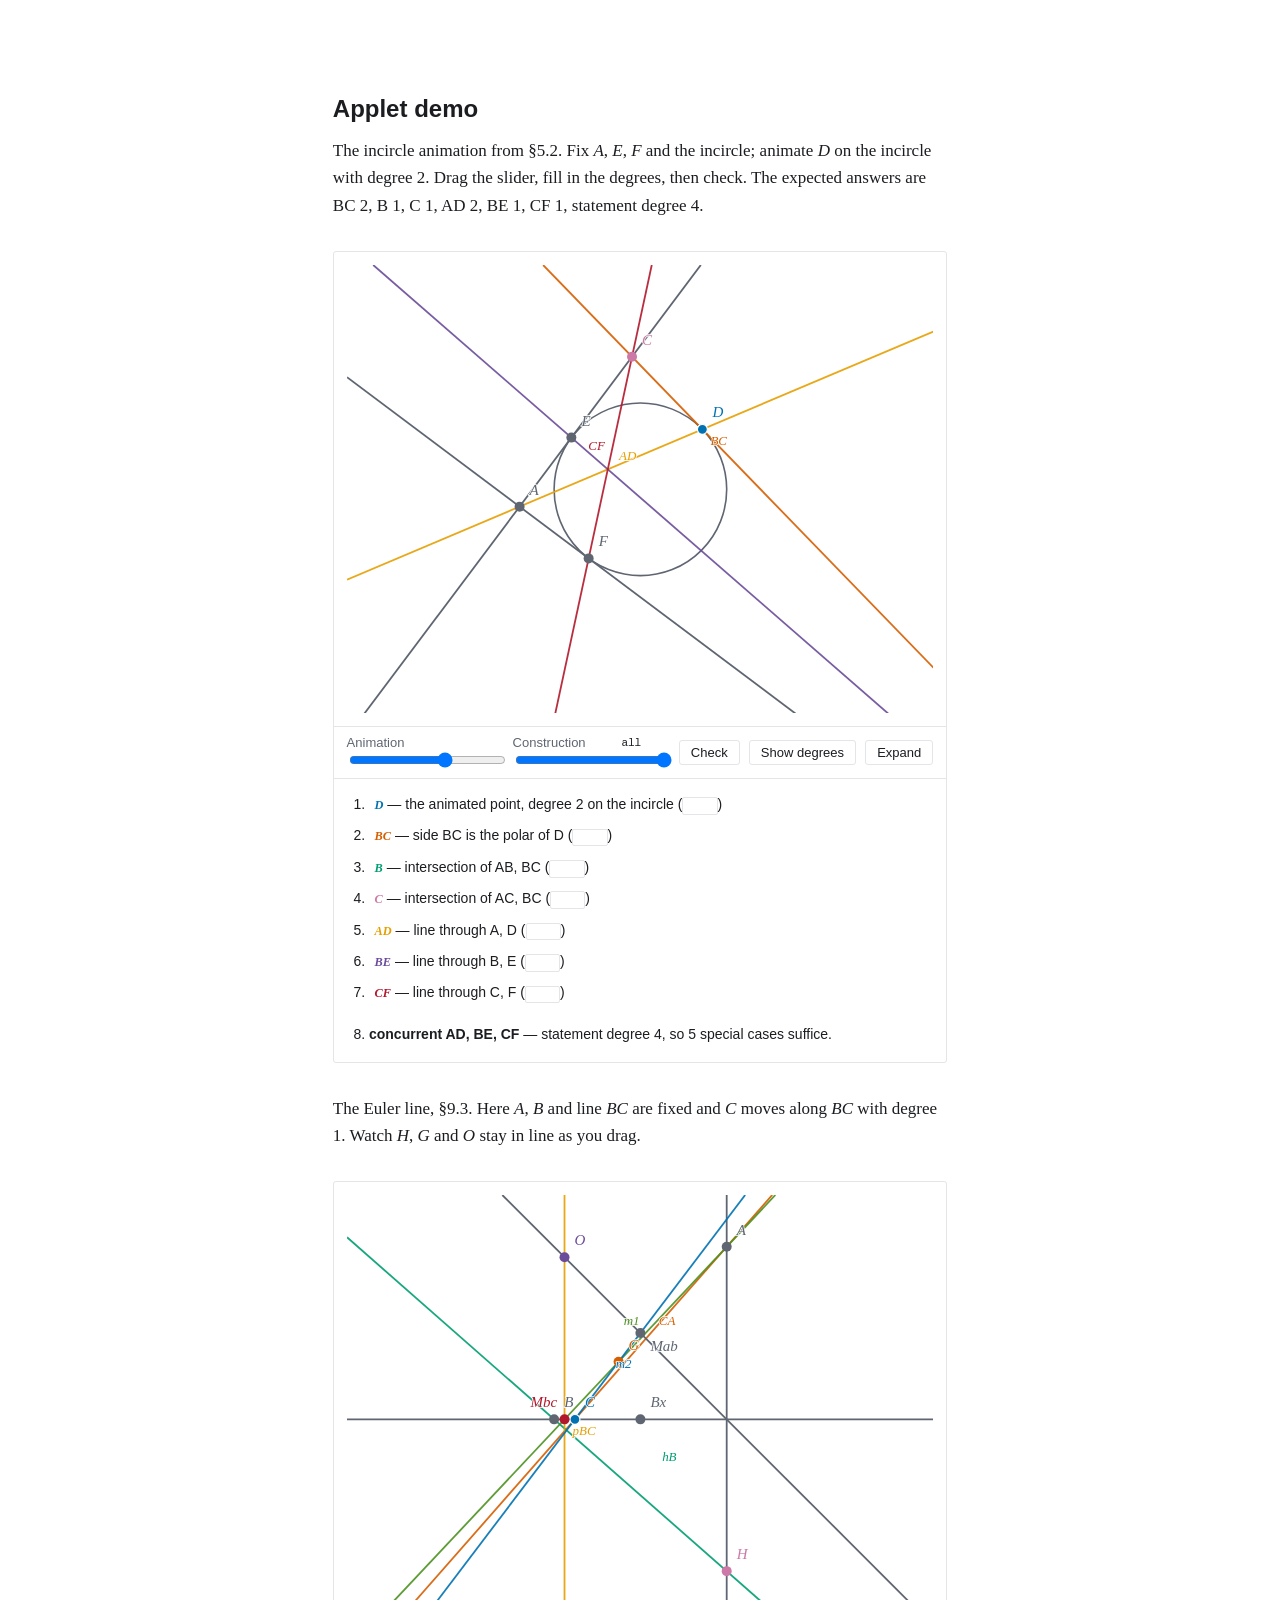
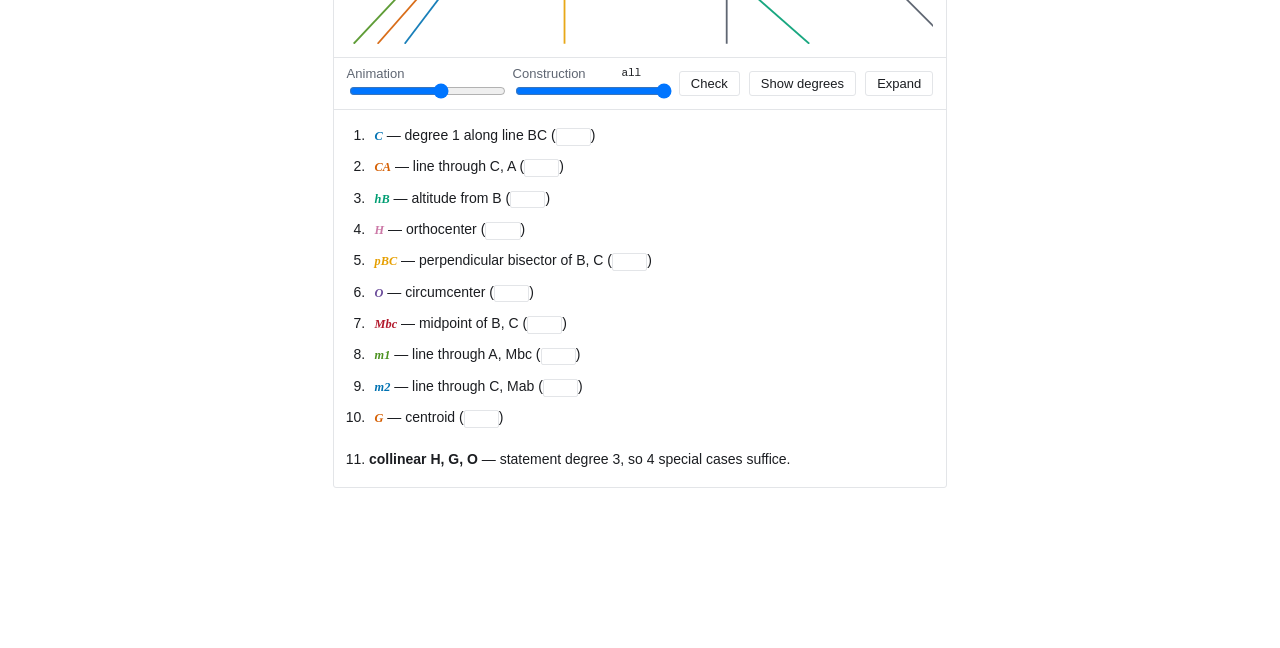
==== commit 5ae1fc14: "Integrate precise theory manuscript" ====
--- a/site/static/mmp/demo.html
+++ b/site/static/mmp/demo.html
@@ -46,8 +46,14 @@
 claim concurrent AD BE CF
   </script>
   <div class="mmp-controls">
-    <input class="mmp-slider" type="range" min="-1" max="1" step="0.002" value="0.25"
-           aria-label="Move the animated point">
+    <label class="mmp-range">Animation
+      <input class="mmp-slider" type="range" min="-1" max="1" step="0.002" value="0.25"
+             aria-label="Move the animated point">
+    </label>
+    <label class="mmp-range">Construction <output class="mmp-construction-value">all</output>
+      <input class="mmp-construction-slider" type="range" min="0" max="13" step="1" value="13"
+             aria-label="Show construction steps">
+    </label>
     <button data-act="check">Check</button>
     <button data-act="reveal">Show degrees</button>
     <button data-act="expand" aria-expanded="false">Expand</button>
@@ -83,8 +89,14 @@
 claim collinear H G O
   </script>
   <div class="mmp-controls">
-    <input class="mmp-slider" type="range" min="-1" max="1" step="0.002" value="0.2"
-           aria-label="Move the animated point">
+    <label class="mmp-range">Animation
+      <input class="mmp-slider" type="range" min="-1" max="1" step="0.002" value="0.2"
+             aria-label="Move the animated point">
+    </label>
+    <label class="mmp-range">Construction <output class="mmp-construction-value">all</output>
+      <input class="mmp-construction-slider" type="range" min="0" max="17" step="1" value="17"
+             aria-label="Show construction steps">
+    </label>
     <button data-act="check">Check</button>
     <button data-act="reveal">Show degrees</button>
     <button data-act="expand" aria-expanded="false">Expand</button>
--- a/site/static/style.css
+++ b/site/static/style.css
@@ -20,14 +20,16 @@
   --proof-border: #000000; --proof-bg: #ffffff;
   --sans: ui-sans-serif, "Inter", "Helvetica Neue", Arial, sans-serif;
   --serif: "Iowan Old Style", "Charter", "Georgia", "Nimbus Roman", serif;
+  --math: "STIX Two Math", "Latin Modern Math", "Cambria Math", "Times New Roman", serif;
   --mono: ui-monospace, "SFMono-Regular", "JetBrains Mono", Menlo, monospace;
+  --good: #2d8a50;
   --measure: 48rem;
 }
 
 @media (prefers-color-scheme: dark) {
   :root {
     color-scheme: dark;
-    --paper: #14161a; --ink: #e6e8ea; --muted: #9aa1ab;
+    --paper: #14161a; --ink: #e6e8ea; --muted: #9aa1ab; --good: #78c990;
     --rule: #2a2e35; --wash: #1b1e23; --accent: #7fb2dc; --accent-ink: #14161a; --flag: #d99257;
     --diagram-filter: invert(.88) hue-rotate(180deg);
     --theorem-border: #ff7180; --theorem-bg: #3a2024;
@@ -41,7 +43,7 @@
 
 html[data-theme="light"] {
   color-scheme: light;
-  --paper: #ffffff; --ink: #1b1d21; --muted: #5f6672;
+  --paper: #ffffff; --ink: #1b1d21; --muted: #5f6672; --good: #2d8a50;
   --rule: #e3e5e8; --wash: #f6f7f8; --accent: #1f5d8c; --accent-ink: #ffffff; --flag: #9a4a12;
   --diagram-filter: none;
   --theorem-border: #ed2839; --theorem-bg: #ffe4e3;
@@ -53,7 +55,7 @@
 }
 html[data-theme="dark"] {
   color-scheme: dark;
-  --paper: #14161a; --ink: #e6e8ea; --muted: #9aa1ab;
+  --paper: #14161a; --ink: #e6e8ea; --muted: #9aa1ab; --good: #78c990;
   --rule: #2a2e35; --wash: #1b1e23; --accent: #7fb2dc; --accent-ink: #14161a; --flag: #d99257;
   --diagram-filter: invert(.88) hue-rotate(180deg);
   --theorem-border: #ff7180; --theorem-bg: #3a2024;
@@ -86,8 +88,9 @@
 .sidebar-close:hover { color: var(--accent); }
 .booktabs { display: flex; gap: .35rem; margin-bottom: 1.4rem; }
 .booktabs a {
-  flex: 1; min-width: 0; text-align: center; padding: .35rem .5rem; border: 1px solid var(--rule);
-  border-radius: 3px; text-decoration: none; color: var(--muted);
+  flex: 1; min-width: 0; text-align: center; padding: .35rem .3rem; border: 1px solid var(--rule);
+  border-radius: 3px; text-decoration: none; color: var(--muted); font-size: 14px;
+  white-space: nowrap; overflow-wrap: normal;
 }
 .booktabs .editor-tab { color: var(--accent); }
 .sidebar .booktabs a[aria-current] { color: var(--accent-ink); background: var(--accent); border-color: var(--accent); }
@@ -131,6 +134,7 @@
 
 .content { padding: 3.5rem clamp(2rem, 6vw, 7rem) 8rem; min-width: 0; }
 main { width: 100%; max-width: var(--measure); min-width: 0; }
+html[data-sidebar="closed"] .content main { margin-inline: auto; }
 .pager { display: flex; justify-content: space-between; gap: 1rem; margin-top: 2rem; }
 h2, h3, h4 { font-family: var(--sans); line-height: 1.25; margin: 2.4rem 0 .8rem; }
 h2 { font-size: 1.5rem; font-weight: 650; }
@@ -205,14 +209,14 @@
 
 /* An applet expansion keeps the manuscript in the middle and uses the
    existing reference pane for the interactive worksheet. */
-body.mmp-split { grid-template-columns: 2.6rem minmax(0, 1fr) minmax(28rem, .9fr); }
+body.mmp-split { grid-template-columns: 2.6rem minmax(0, 1fr) minmax(28rem, .9fr); height: 100vh; }
 body.mmp-split .sidebar { display: flex; width: 2.6rem; padding: 0; overflow: hidden; }
 body.mmp-split .sidebar > * { display: none; }
 body.mmp-split .sidebar::after { content: ""; width: 2px; height: 2rem; margin: 1.2rem auto; background: var(--accent); opacity: .7; }
 body.mmp-split .sidebar-reopen { display: flex; top: .95rem; left: .55rem; width: 1.5rem; height: 1.5rem; align-items: center; justify-content: center; padding: 0; font-size: 15px; box-shadow: none; }
 body.mmp-split .sidebar-reopen span { display: none; }
 html[data-sidebar="closed"] body.mmp-split .sidebar { display: flex; }
-body.mmp-split .content { min-width: 0; max-width: none; height: 100vh; overflow-y: auto; padding: 3rem clamp(1.5rem, 4vw, 4rem) 6rem; }
+body.mmp-split .content { min-width: 0; max-width: none; height: 100vh; min-height: 100vh; align-self: stretch; overflow-y: auto; padding: 3rem clamp(1.5rem, 4vw, 4rem) 6rem; }
 body.mmp-split #pane { display: flex; flex-direction: column; min-width: 0; }
 body.mmp-split #pane .pane-bar { position: relative; inset: auto; flex: 0 0 auto; justify-content: flex-end; min-height: 2.25rem; padding: .35rem .7rem; }
 body.mmp-split #pane .pane-title { display: none; }
@@ -236,36 +240,41 @@
 .mmp-canvas.is-panning { cursor: grabbing; }
 .mmp-conic { fill: none; stroke: var(--muted); stroke-width: 1.6px; vector-effect: non-scaling-stroke; }
 .mmp-conic.mmp-colored { stroke: var(--object-color); opacity: .9; }
-.mmp-conic.mmp-important { stroke: var(--ink); }
-.mmp-line { stroke: var(--muted); stroke-width: 1.8px; opacity: .48; vector-effect: non-scaling-stroke; }
+.mmp-conic.mmp-important { stroke: var(--ink); opacity: 1; }
+.mmp-line { stroke: var(--muted); stroke-width: 1.8px; opacity: 1; vector-effect: non-scaling-stroke; }
 .mmp-line.mmp-colored { stroke: var(--object-color); opacity: .9; }
-.mmp-line.mmp-important { stroke: var(--ink); opacity: .9; }
-.mmp-point { fill: var(--muted); opacity: .6; }
+.mmp-line.mmp-important { stroke: var(--ink); opacity: 1; }
+.mmp-point { fill: var(--muted); opacity: 1; }
 .mmp-point.mmp-colored { fill: var(--object-color); opacity: 1; }
 .mmp-point.mmp-important { fill: var(--ink); opacity: 1; }
 .mmp-point.mmp-animated { stroke: var(--paper); stroke-width: 1.2px; vector-effect: non-scaling-stroke; }
-.mmp-label { fill: var(--muted); paint-order: stroke; stroke: var(--paper); stroke-width: 1.5px; vector-effect: non-scaling-stroke; pointer-events: none; }
+.mmp-ideal-arrow { fill: none; stroke: var(--object-color, var(--muted)); stroke-width: 1.5px; vector-effect: non-scaling-stroke; }
+.mmp-label { fill: var(--muted); font-family: var(--math); font-style: italic; paint-order: stroke; stroke: var(--paper); stroke-width: 1.5px; vector-effect: non-scaling-stroke; pointer-events: none; }
 .mmp-label.mmp-colored { fill: var(--object-color); }
 .mmp-label.mmp-important { fill: var(--ink); }
 .mmp-degree-ring { fill: var(--paper); stroke: var(--degree-color); stroke-width: 1.4px; vector-effect: non-scaling-stroke; }
-.mmp-degree { fill: var(--degree-color); font-weight: 600; pointer-events: none; }
+.mmp-degree { fill: var(--degree-color); font-family: var(--math); font-style: normal; font-weight: 600; pointer-events: none; }
 
 .mmp-controls { display: flex; align-items: center; gap: .55rem; padding: .5rem .8rem; border-top: 1px solid var(--rule); font: 13px var(--sans); }
-.mmp-slider { flex: 1; min-width: 6rem; }
+.mmp-range { display: grid; grid-template-columns: auto auto; align-items: center; gap: 0 .45rem; flex: 1 1 9rem; min-width: 8rem; color: var(--muted); }
+.mmp-range input { grid-column: 1 / -1; width: 100%; }
+.mmp-range output { color: var(--ink); font: 11px var(--mono); }
+.mmp-slider, .mmp-construction-slider { min-width: 6rem; }
 .mmp-controls button { font: inherit; padding: .25rem .7rem; border: 1px solid var(--rule); border-radius: 3px; background: var(--paper); color: var(--ink); cursor: pointer; }
 .mmp-controls button:hover { border-color: var(--accent); color: var(--accent); }
 
 .mmp-steps { margin: 0; padding: .6rem 1.1rem .9rem 2.2rem; border-top: 1px solid var(--rule); font: 14px/1.9 var(--sans); }
-.mmp-steps code { font-weight: 600; }
+.mmp-steps code { font-family: var(--math); font-style: italic; font-weight: 600; }
 .mmp-input { width: 2.2rem; text-align: center; border: 1px solid var(--rule); border-radius: 2px; background: var(--paper); color: var(--flag); padding: .05rem .1rem; }
-.mmp-input.is-right { border-color: var(--accent); }
+.mmp-input.is-right { border-color: var(--good); color: var(--good); background: color-mix(in srgb, var(--good) 10%, transparent); }
 .mmp-input.is-wrong { border-color: var(--flag); background: color-mix(in srgb, var(--flag) 10%, transparent); }
 .mmp-why { display: none; color: var(--muted); font-family: var(--mono); font-size: 12px; }
-.mmp.show-why .mmp-why { display: inline; }
-.mmp-claim { margin-top: .4rem; padding-top: .4rem; border-top: 1px solid var(--rule); }
+.mmp-step.has-answer .mmp-why { display: inline; }
+.mmp-claim { margin-top: .4rem; padding-top: .4rem; }
 .mmp-error { color: var(--flag); font: 13px var(--mono); padding: 0 .8rem; }
 .mmp-step { padding: .15rem .35rem; border-radius: 2px; }
-.mmp-step.mmp-focus { background: color-mix(in srgb, var(--accent) 8%, transparent); }
+.mmp-step.mmp-focus { background: transparent; }
+.mmp-example-degree { color: var(--good); font-family: var(--mono); font-weight: 600; }
 .mmp.is-expanded { position: fixed; z-index: 101; top: 4vh; right: 2vw; bottom: 4vh; left: 50vw; width: auto; max-width: none; margin: 0; overflow: auto; box-shadow: 0 1rem 3rem color-mix(in srgb, var(--ink) 24%, transparent); }
 body.mmp-has-expanded { overflow: hidden; }
 body.mmp-has-expanded::before { content: ""; position: fixed; z-index: 100; inset: 0; background: color-mix(in srgb, var(--ink) 42%, transparent); }
@@ -308,7 +317,7 @@
   body.mmp-split #pane .mmp-figure { position: static; flex: 1; min-height: 0; padding: .7rem; }
   body.mmp-split #pane .mmp-controls, body.mmp-split #pane .mmp-steps { position: static; width: auto; max-height: none; }
   .mmp-controls { flex-wrap: wrap; gap: .45rem; }
-  .mmp-slider { order: 0; flex-basis: calc(100% - 1rem); }
+  .mmp-range { order: 0; flex-basis: calc(100% - 1rem); }
   .mmp-controls button { order: 1; }
   .mmp.is-expanded { top: 1rem; right: 1rem; bottom: 1rem; left: 1rem; }
 }
